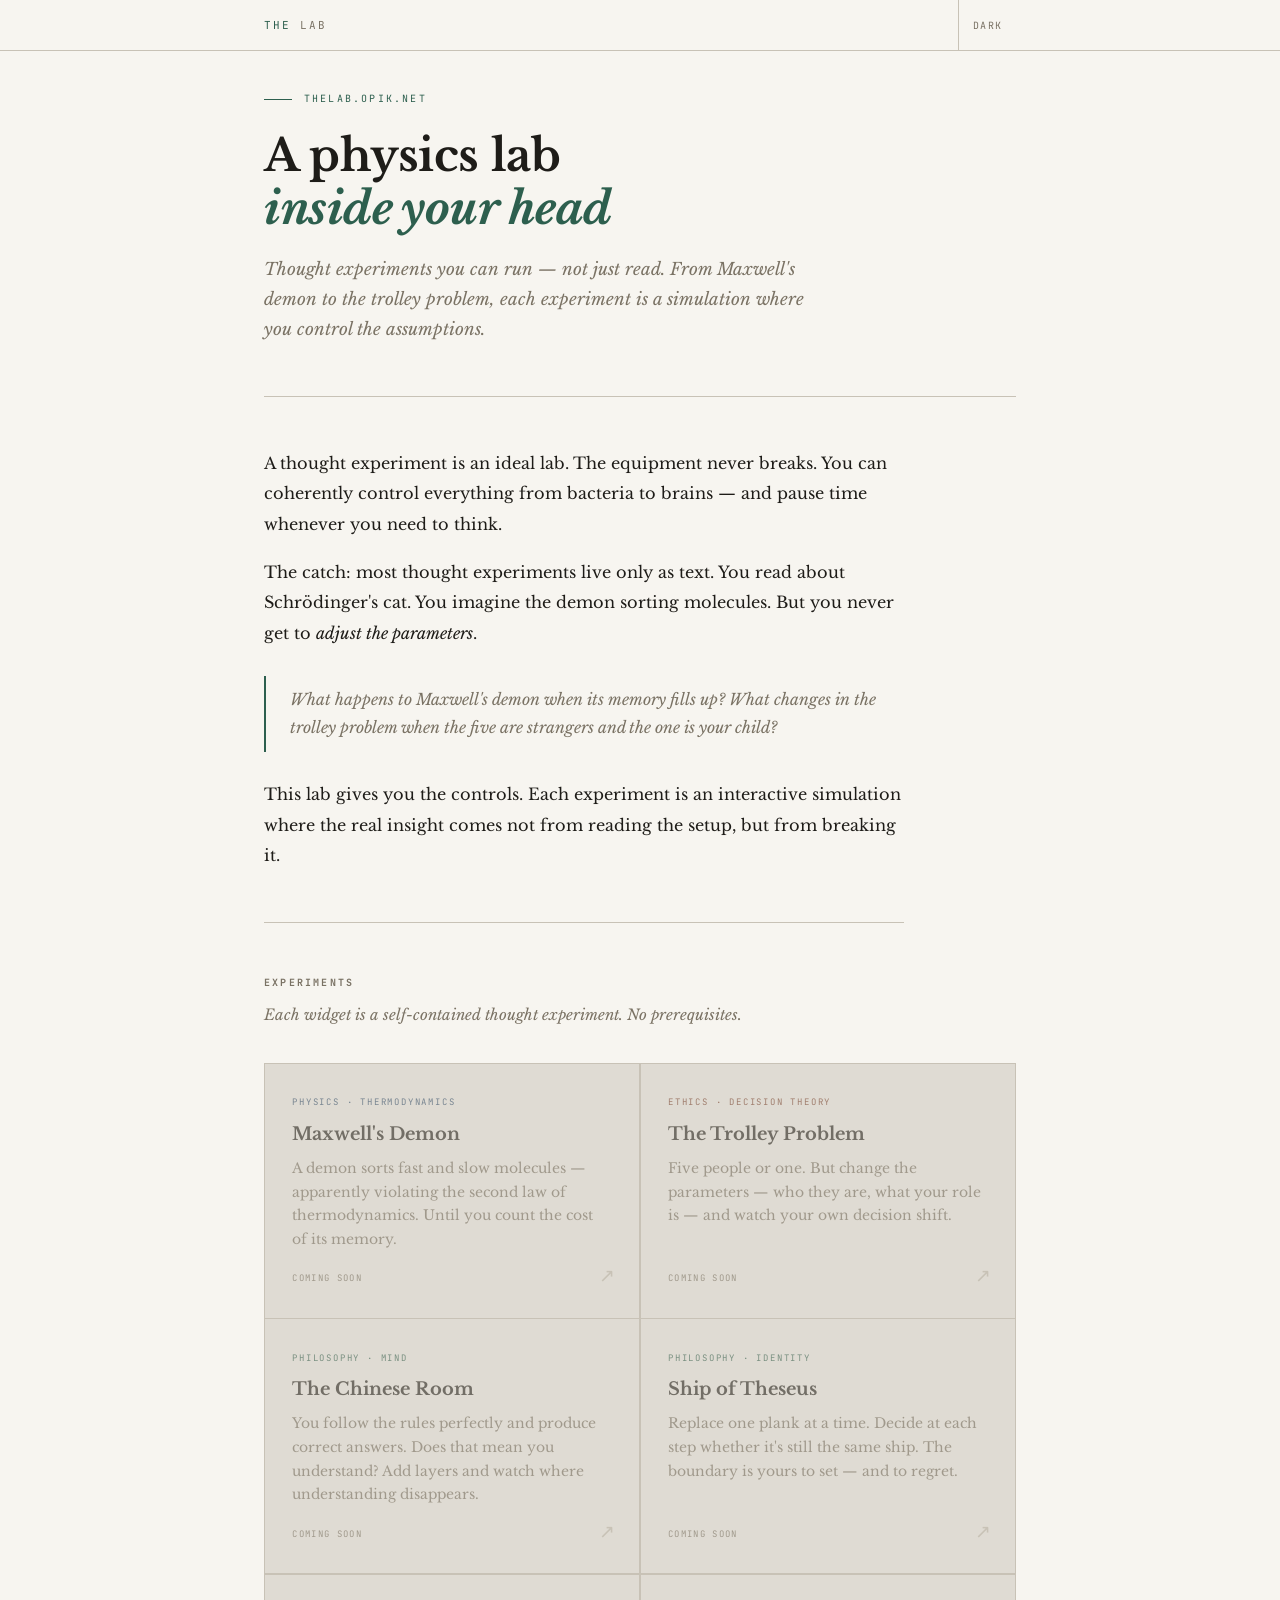
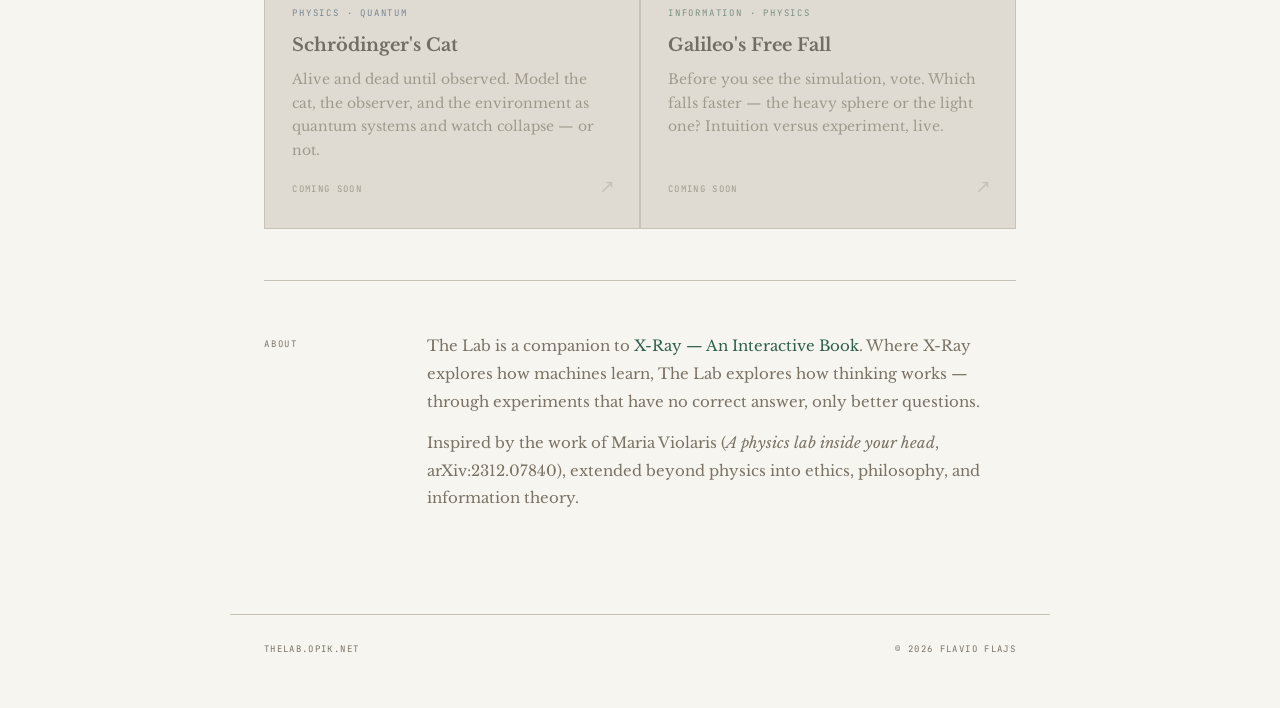
==== index.html @ f342a877 "landing page: external css/js, three-file structure" ====
<!DOCTYPE html>
<html lang="en">
<head>
<meta charset="UTF-8">
<meta name="viewport" content="width=device-width, initial-scale=1.0">
<title>The Lab — Thought Experiments</title>
<link rel="stylesheet" href="assets/style.css">
</head>
<body>
<nav>
  <div class="nav-inner">
    <a class="nav-brand" href="/"><span>The</span> Lab</a>
    <div class="nav-controls">
      <button class="theme-btn" onclick="toggleTheme()" id="theme-btn">Dark</button>
    </div>
  </div>
</nav>
<main>
  <header class="page-header">
    <div class="lab-label">thelab.opik.net</div>
    <h1>A physics lab<br><em>inside your head</em></h1>
    <p class="subtitle">Thought experiments you can run — not just read. From Maxwell's demon to the trolley problem, each experiment is a simulation where you control the assumptions.</p>
  </header>
  <section class="intro-section">
    <p>A thought experiment is an ideal lab. The equipment never breaks. You can coherently control everything from bacteria to brains — and pause time whenever you need to think.</p>
    <p>The catch: most thought experiments live only as text. You read about Schrödinger's cat. You imagine the demon sorting molecules. But you never get to <em>adjust the parameters</em>.</p>
    <div class="pull-quote">What happens to Maxwell's demon when its memory fills up? What changes in the trolley problem when the five are strangers and the one is your child?</div>
    <p>This lab gives you the controls. Each experiment is an interactive simulation where the real insight comes not from reading the setup, but from breaking it.</p>
  </section>
  <div class="section-heading"><h2>Experiments</h2><p>Each widget is a self-contained thought experiment. No prerequisites.</p></div>
  <div class="experiments">
    <a class="experiment-card coming-soon" href="#"><span class="card-domain physics">Physics · Thermodynamics</span><span class="card-title">Maxwell's Demon</span><p class="card-desc">A demon sorts fast and slow molecules — apparently violating the second law of thermodynamics. Until you count the cost of its memory.</p><span class="card-status soon">Coming soon</span><span class="card-arrow">↗</span></a>
    <a class="experiment-card coming-soon" href="#"><span class="card-domain ethics">Ethics · Decision theory</span><span class="card-title">The Trolley Problem</span><p class="card-desc">Five people or one. But change the parameters — who they are, what your role is — and watch your own decision shift.</p><span class="card-status soon">Coming soon</span><span class="card-arrow">↗</span></a>
    <a class="experiment-card coming-soon" href="#"><span class="card-domain philosophy">Philosophy · Mind</span><span class="card-title">The Chinese Room</span><p class="card-desc">You follow the rules perfectly and produce correct answers. Does that mean you understand? Add layers and watch where understanding disappears.</p><span class="card-status soon">Coming soon</span><span class="card-arrow">↗</span></a>
    <a class="experiment-card coming-soon" href="#"><span class="card-domain philosophy">Philosophy · Identity</span><span class="card-title">Ship of Theseus</span><p class="card-desc">Replace one plank at a time. Decide at each step whether it's still the same ship. The boundary is yours to set — and to regret.</p><span class="card-status soon">Coming soon</span><span class="card-arrow">↗</span></a>
    <a class="experiment-card coming-soon" href="#"><span class="card-domain physics">Physics · Quantum</span><span class="card-title">Schrödinger's Cat</span><p class="card-desc">Alive and dead until observed. Model the cat, the observer, and the environment as quantum systems and watch collapse — or not.</p><span class="card-status soon">Coming soon</span><span class="card-arrow">↗</span></a>
    <a class="experiment-card coming-soon" href="#"><span class="card-domain info">Information · Physics</span><span class="card-title">Galileo's Free Fall</span><p class="card-desc">Before you see the simulation, vote. Which falls faster — the heavy sphere or the light one? Intuition versus experiment, live.</p><span class="card-status soon">Coming soon</span><span class="card-arrow">↗</span></a>
  </div>
  <section class="about-section">
    <div class="about-label">About</div>
    <div class="about-text">
      <p>The Lab is a companion to <a href="https://x-ray.dynu.net">X-Ray — An Interactive Book</a>. Where X-Ray explores how machines learn, The Lab explores how thinking works — through experiments that have no correct answer, only better questions.</p>
      <p>Inspired by the work of Maria Violaris (<em>A physics lab inside your head</em>, arXiv:2312.07840), extended beyond physics into ethics, philosophy, and information theory.</p>
    </div>
  </section>
</main>
<footer>
  <span class="footer-mono">thelab.opik.net</span>
  <span class="footer-mono">© 2026 Flavio Flajs</span>
</footer>
<script src="assets/main.js"></script>
</body>
</html>
---- assets/style.css ----
@import url('https://fonts.googleapis.com/css2?family=Libre+Baskerville:ital,wght@0,400;0,700;1,400&family=JetBrains+Mono:wght@300;400;500&display=swap');

:root {
  --bg:#f7f5f0; --bg2:#eeebe4; --bg3:#e4e0d8;
  --border:#c8c2b6; --text:#1e1c18; --text-dim:#7a7264;
  --accent:#2d5f4e; --accent2:#7a3c28; --accent3:#2a4a6e; --rule:#b0a898;
}
[data-theme="dark"] {
  --bg:#111210; --bg2:#181916; --bg3:#1f201c;
  --border:#2e2e28; --text:#d8d4cc; --text-dim:#686058;
  --accent:#5aaa88; --accent2:#c87a58; --accent3:#7aaad4; --rule:#383830;
}
* { margin:0; padding:0; box-sizing:border-box; }
html { font-size:17px; }
body { background:var(--bg); color:var(--text); font-family:'Libre Baskerville',Georgia,serif; line-height:1.85; transition:background 0.2s,color 0.2s; }
nav { position:fixed; top:0; left:0; right:0; background:rgba(247,245,240,0.96); backdrop-filter:blur(8px); border-bottom:1px solid var(--border); z-index:100; transition:background 0.2s; }
[data-theme="dark"] nav { background:rgba(17,18,16,0.96); }
.nav-inner { max-width:820px; margin:0 auto; padding:0 2rem; display:flex; align-items:center; justify-content:space-between; height:50px; }
.nav-brand { font-family:'JetBrains Mono',monospace; font-size:11px; letter-spacing:0.18em; color:var(--text-dim); text-transform:uppercase; text-decoration:none; }
.nav-brand span { color:var(--accent); }
.nav-controls { display:flex; align-items:center; }
.theme-btn { font-family:'JetBrains Mono',monospace; font-size:10px; letter-spacing:0.12em; color:var(--text-dim); background:transparent; border:none; border-left:1px solid var(--border); padding:0 14px; height:50px; cursor:pointer; text-transform:uppercase; transition:color 0.15s; }
.theme-btn:hover { color:var(--accent); }
main { max-width:820px; margin:0 auto; padding:0 2rem 6rem; }
.page-header { padding-top:90px; padding-bottom:3rem; border-bottom:1px solid var(--border); }
.lab-label { font-family:'JetBrains Mono',monospace; font-size:10px; letter-spacing:0.22em; color:var(--accent); text-transform:uppercase; margin-bottom:1.2rem; display:flex; align-items:center; gap:0.7rem; }
.lab-label::before { content:''; display:inline-block; width:28px; height:1px; background:var(--accent); }
h1 { font-size:2.6rem; font-weight:700; line-height:1.2; letter-spacing:-0.01em; color:var(--text); margin-bottom:1.2rem; }
h1 em { font-style:italic; color:var(--accent); }
.subtitle { font-size:1rem; font-weight:400; font-style:italic; color:var(--text-dim); max-width:560px; line-height:1.75; }
.intro-section { padding:3rem 0; border-bottom:1px solid var(--border); max-width:640px; }
.intro-section p { font-size:0.95rem; color:var(--text); line-height:1.9; margin-bottom:1rem; }
.intro-section p:last-child { margin-bottom:0; }
.pull-quote { border-left:2px solid var(--accent); padding:0.6rem 0 0.6rem 1.4rem; margin:1.6rem 0; font-style:italic; color:var(--text-dim); font-size:0.93rem; line-height:1.75; }
.section-heading { padding-top:3rem; margin-bottom:2rem; }
.section-heading h2 { font-family:'JetBrains Mono',monospace; font-size:10px; letter-spacing:0.22em; text-transform:uppercase; color:var(--text-dim); margin-bottom:0.5rem; }
.section-heading p { font-size:0.88rem; font-style:italic; color:var(--text-dim); }
.experiments { display:grid; grid-template-columns:1fr 1fr; gap:1.5px; background:var(--border); border:1px solid var(--border); margin-bottom:3rem; }
.experiment-card { background:var(--bg); padding:1.8rem 1.6rem; text-decoration:none; color:var(--text); transition:background 0.15s; display:flex; flex-direction:column; gap:0.7rem; position:relative; overflow:hidden; }
.experiment-card:hover { background:var(--bg2); }
.experiment-card.coming-soon { opacity:0.5; cursor:default; pointer-events:none; }
.card-domain { font-family:'JetBrains Mono',monospace; font-size:9px; letter-spacing:0.2em; text-transform:uppercase; color:var(--accent); }
.card-domain.physics { color:var(--accent3); }
.card-domain.ethics { color:var(--accent2); }
.card-domain.philosophy { color:var(--accent); }
.card-domain.info { color:var(--accent); }
.card-title { font-size:1.05rem; font-weight:700; line-height:1.25; color:var(--text); }
.card-desc { font-size:0.82rem; color:var(--text-dim); line-height:1.7; flex:1; }
.card-status { font-family:'JetBrains Mono',monospace; font-size:9px; letter-spacing:0.15em; text-transform:uppercase; margin-top:0.4rem; }
.card-status.live { color:var(--accent); }
.card-status.soon { color:var(--text-dim); }
.card-arrow { position:absolute; bottom:1.4rem; right:1.4rem; font-size:1.1rem; color:var(--border); transition:color 0.15s,transform 0.15s; }
.experiment-card:hover .card-arrow { color:var(--accent); transform:translate(2px,-2px); }
.about-section { padding:3rem 0 0; border-top:1px solid var(--border); display:grid; grid-template-columns:120px 1fr; gap:2.5rem; align-items:start; }
.about-label { font-family:'JetBrains Mono',monospace; font-size:9px; letter-spacing:0.2em; text-transform:uppercase; color:var(--text-dim); padding-top:0.2rem; }
.about-text p { font-size:0.88rem; color:var(--text-dim); line-height:1.85; margin-bottom:0.8rem; }
.about-text p:last-child { margin-bottom:0; }
.about-text a { color:var(--accent); text-decoration:none; border-bottom:1px solid transparent; transition:border-color 0.15s; }
.about-text a:hover { border-color:var(--accent); }
footer { max-width:820px; margin:0 auto; padding:1.5rem 2rem 3rem; border-top:1px solid var(--border); display:flex; justify-content:space-between; align-items:center; }
.footer-mono { font-family:'JetBrains Mono',monospace; font-size:9px; letter-spacing:0.15em; text-transform:uppercase; color:var(--text-dim); }
@media (max-width:600px) {
  h1 { font-size:1.9rem; }
  .experiments { grid-template-columns:1fr; }
  .about-section { grid-template-columns:1fr; gap:1rem; }
  .about-label { display:none; }
  footer { flex-direction:column; gap:0.5rem; text-align:center; }
}
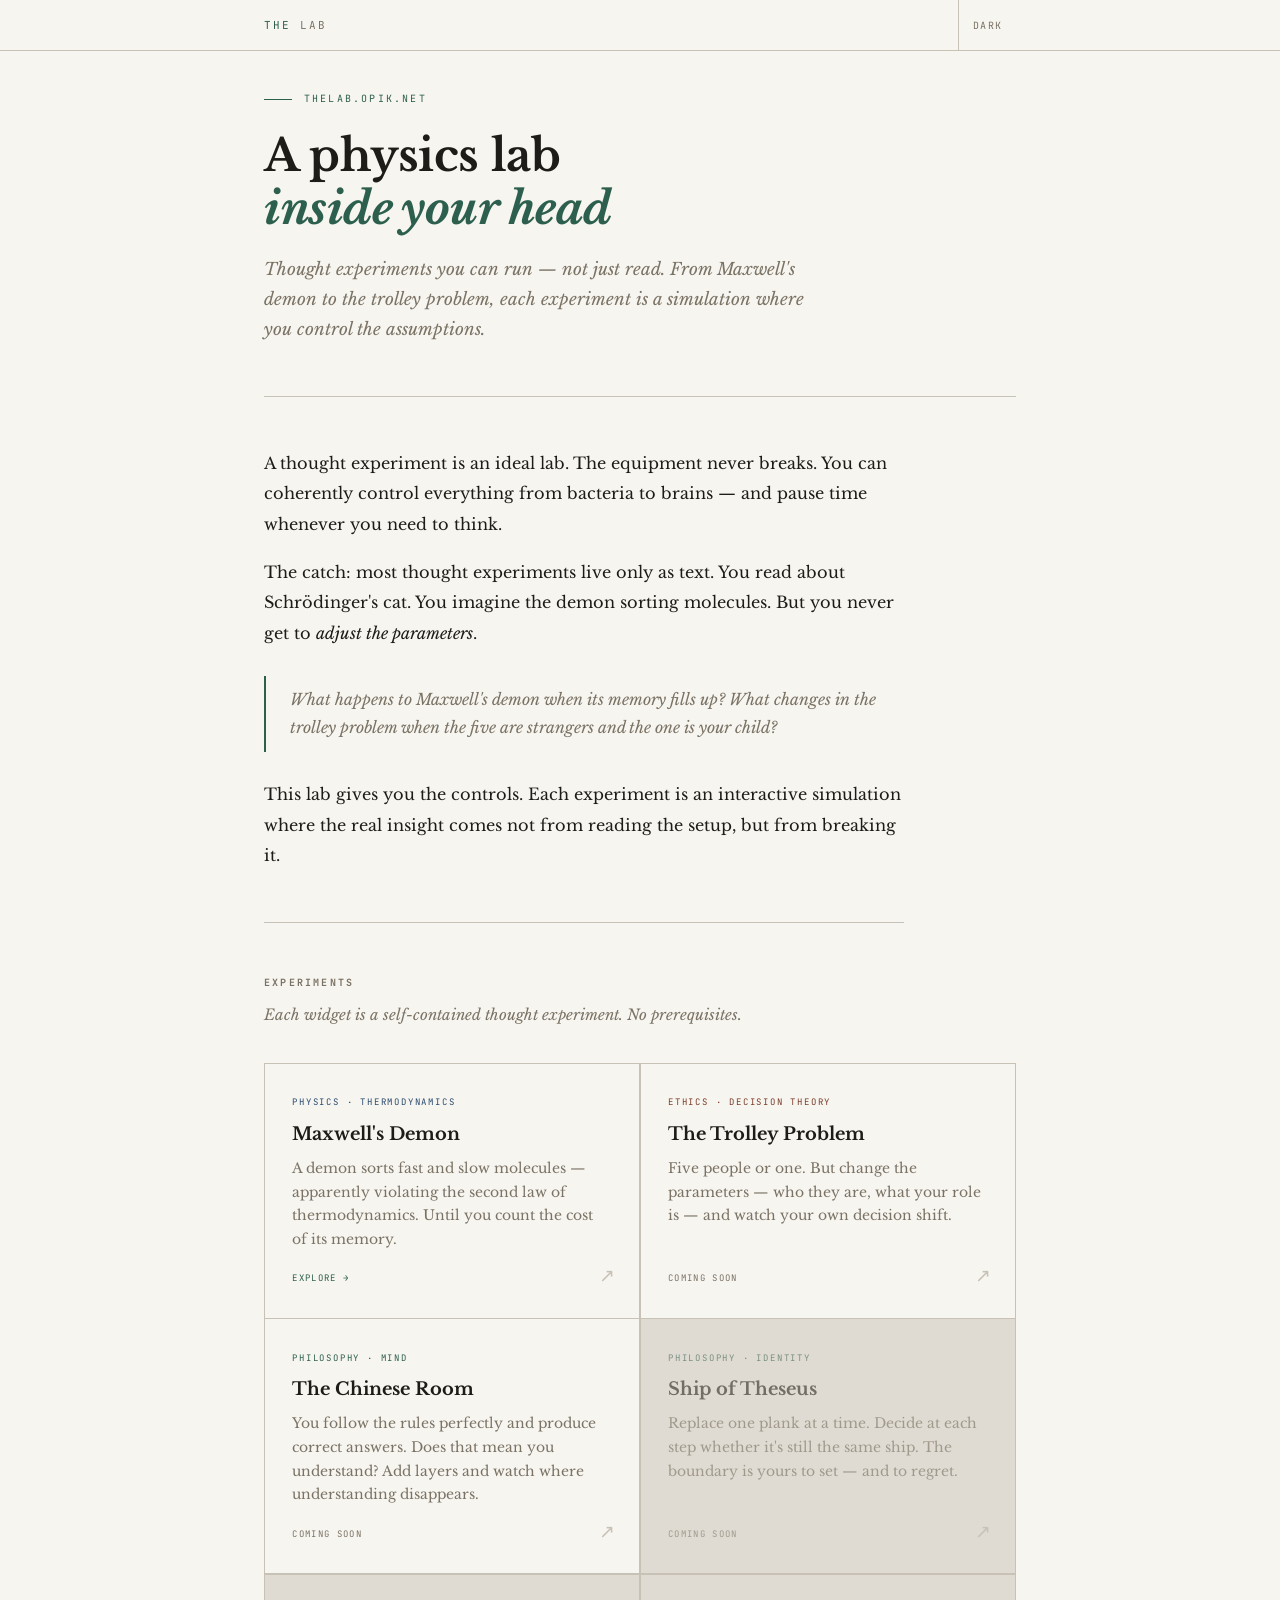
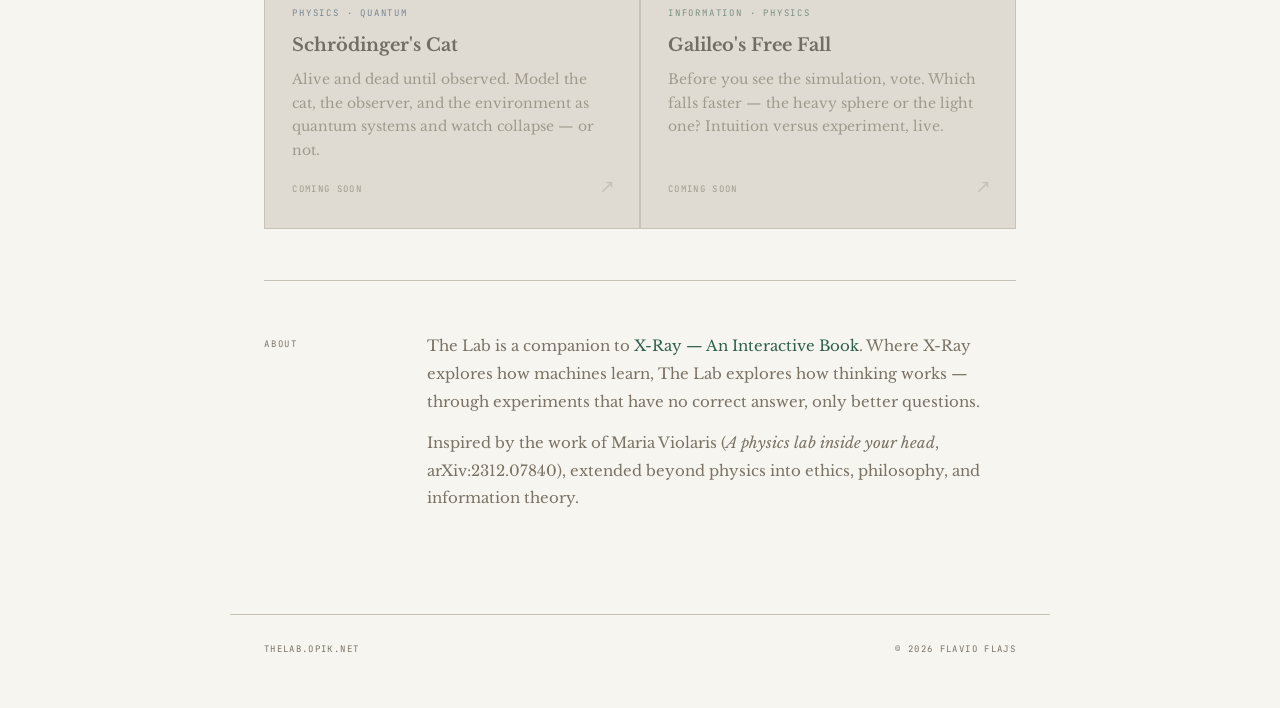
==== commit 603c0310: "add maxwell, trolley, chineseroom placeholder pages; activate cards on landing" ====
--- a/index.html
+++ b/index.html
@@ -29,9 +29,9 @@
   </section>
   <div class="section-heading"><h2>Experiments</h2><p>Each widget is a self-contained thought experiment. No prerequisites.</p></div>
   <div class="experiments">
-    <a class="experiment-card coming-soon" href="#"><span class="card-domain physics">Physics · Thermodynamics</span><span class="card-title">Maxwell's Demon</span><p class="card-desc">A demon sorts fast and slow molecules — apparently violating the second law of thermodynamics. Until you count the cost of its memory.</p><span class="card-status soon">Coming soon</span><span class="card-arrow">↗</span></a>
-    <a class="experiment-card coming-soon" href="#"><span class="card-domain ethics">Ethics · Decision theory</span><span class="card-title">The Trolley Problem</span><p class="card-desc">Five people or one. But change the parameters — who they are, what your role is — and watch your own decision shift.</p><span class="card-status soon">Coming soon</span><span class="card-arrow">↗</span></a>
-    <a class="experiment-card coming-soon" href="#"><span class="card-domain philosophy">Philosophy · Mind</span><span class="card-title">The Chinese Room</span><p class="card-desc">You follow the rules perfectly and produce correct answers. Does that mean you understand? Add layers and watch where understanding disappears.</p><span class="card-status soon">Coming soon</span><span class="card-arrow">↗</span></a>
+    <a class="experiment-card" href="/maxwell/"><span class="card-domain physics">Physics · Thermodynamics</span><span class="card-title">Maxwell's Demon</span><p class="card-desc">A demon sorts fast and slow molecules — apparently violating the second law of thermodynamics. Until you count the cost of its memory.</p><span class="card-status live">Explore →</span><span class="card-arrow">↗</span></a>
+    <a class="experiment-card" href="/trolley/"><span class="card-domain ethics">Ethics · Decision theory</span><span class="card-title">The Trolley Problem</span><p class="card-desc">Five people or one. But change the parameters — who they are, what your role is — and watch your own decision shift.</p><span class="card-status soon">Coming soon</span><span class="card-arrow">↗</span></a>
+    <a class="experiment-card" href="/chineseroom/"><span class="card-domain philosophy">Philosophy · Mind</span><span class="card-title">The Chinese Room</span><p class="card-desc">You follow the rules perfectly and produce correct answers. Does that mean you understand? Add layers and watch where understanding disappears.</p><span class="card-status soon">Coming soon</span><span class="card-arrow">↗</span></a>
     <a class="experiment-card coming-soon" href="#"><span class="card-domain philosophy">Philosophy · Identity</span><span class="card-title">Ship of Theseus</span><p class="card-desc">Replace one plank at a time. Decide at each step whether it's still the same ship. The boundary is yours to set — and to regret.</p><span class="card-status soon">Coming soon</span><span class="card-arrow">↗</span></a>
     <a class="experiment-card coming-soon" href="#"><span class="card-domain physics">Physics · Quantum</span><span class="card-title">Schrödinger's Cat</span><p class="card-desc">Alive and dead until observed. Model the cat, the observer, and the environment as quantum systems and watch collapse — or not.</p><span class="card-status soon">Coming soon</span><span class="card-arrow">↗</span></a>
     <a class="experiment-card coming-soon" href="#"><span class="card-domain info">Information · Physics</span><span class="card-title">Galileo's Free Fall</span><p class="card-desc">Before you see the simulation, vote. Which falls faster — the heavy sphere or the light one? Intuition versus experiment, live.</p><span class="card-status soon">Coming soon</span><span class="card-arrow">↗</span></a>
